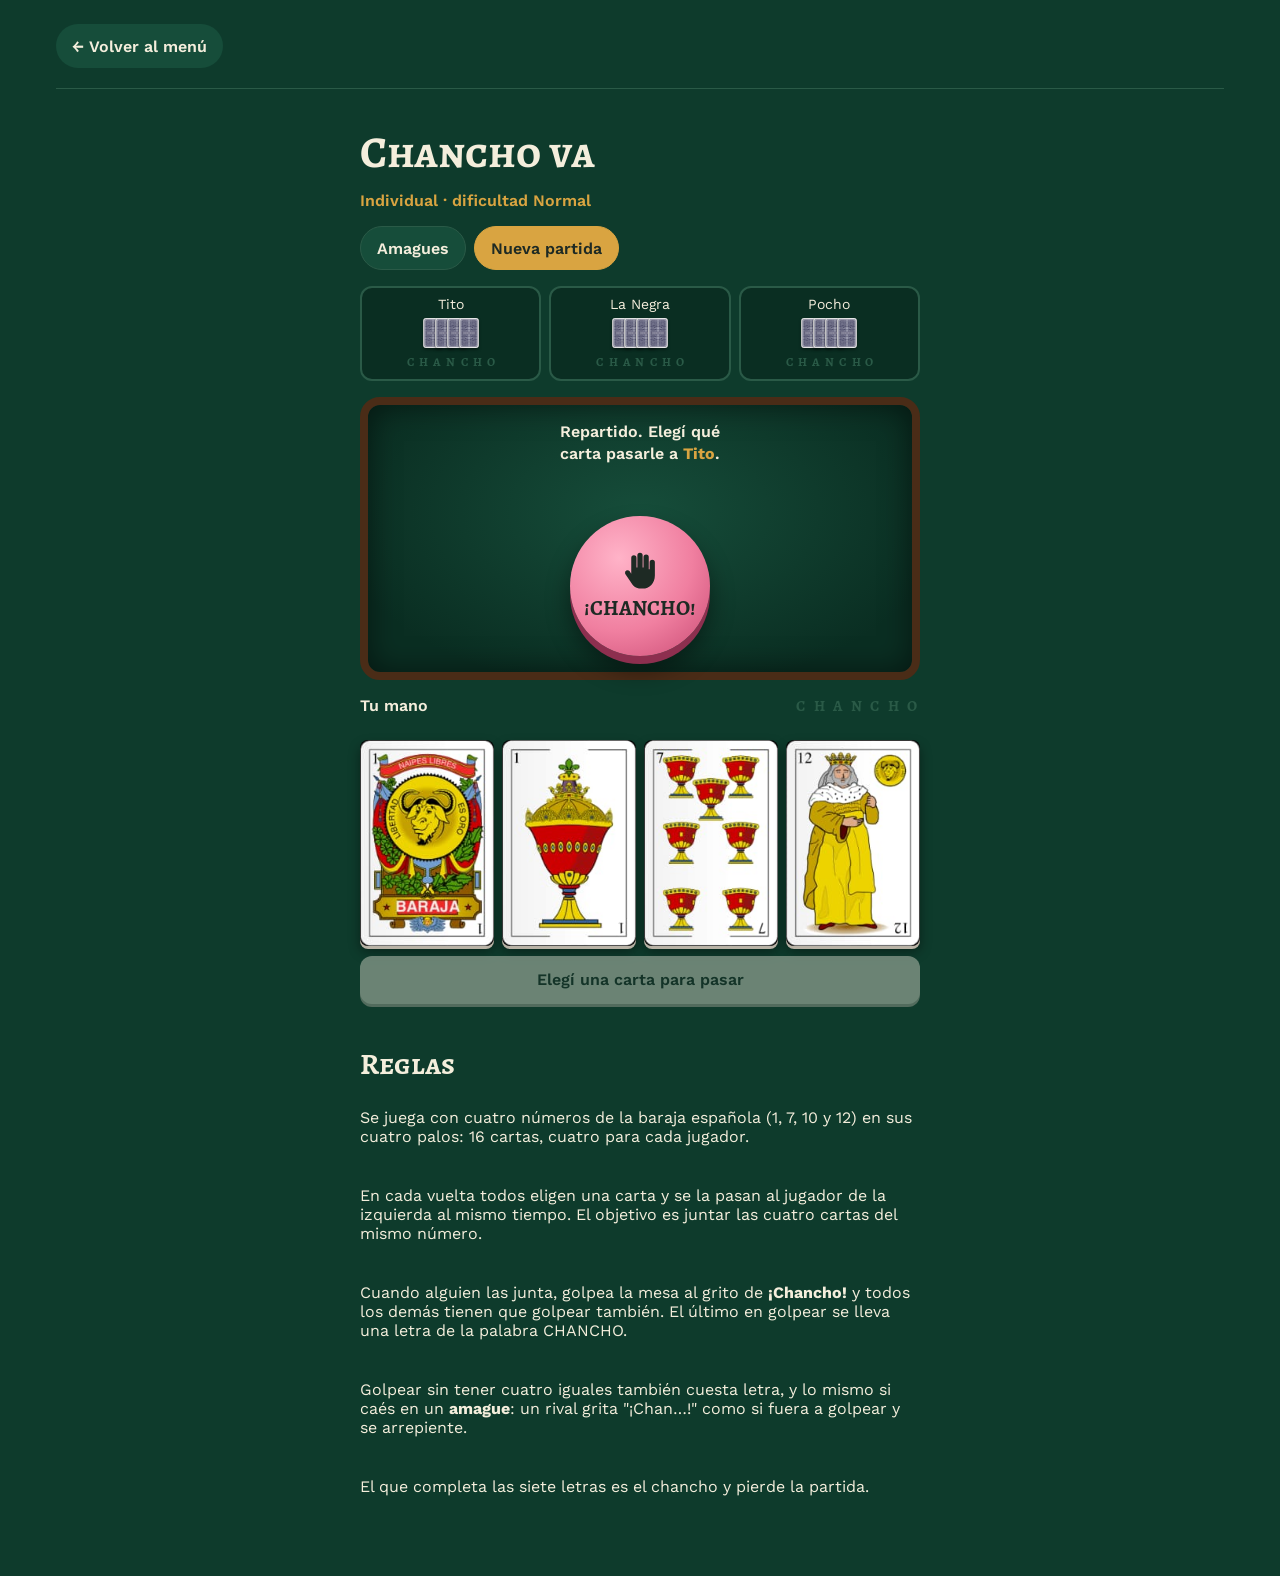
==== juegos/chanchova/index.html @ a3cb280e "Agregar juego Chancho va Vos contra 3 rivales de la compu con los 1, 7, 10 y 12 de la baraja. Incluy" ====
<!doctype html>
<html lang="es">
<head>
  <meta charset="utf-8">
  <meta name="viewport" content="width=device-width, initial-scale=1">
  <title>Mesa de Naipes</title>
  <link rel="stylesheet" href="https://fonts.googleapis.com/css2?family=Alegreya+SC:wght@500;700&family=Work+Sans:wght@400;500;600&display=swap">
  <link rel="stylesheet" href="../../css/lobby.css">
  <link rel="stylesheet" href="../../css/juego.css">
  <link rel="stylesheet" href="chanchova.css">
</head>
<body data-juego="chanchova">
  <div class="wrap">
    <header class="top">
      <a href="../../index.html" class="back">← Volver al menú</a>
    </header>
    <main class="juego-main">
      <h1 id="nombre"></h1>
      <p class="modo" id="modo"></p>
      <p class="aviso" id="aviso" hidden>El multijugador en línea todavía no está disponible: por ahora jugás contra la compu.</p>

      <div class="ctrl">
        <button id="feint" aria-pressed="true">Amagues</button>
        <button class="primary" id="reset">Nueva partida</button>
      </div>

      <section class="cv-rivals" id="rivals" aria-label="Rivales"></section>

      <section class="cv-mesa" aria-live="polite">
        <div class="cv-msg" id="msg"></div>
        <div class="cv-order" id="order"></div>
        <button class="cv-slam" id="slam" aria-label="Golpear la mesa: ¡Chancho!">
          <svg viewBox="0 0 48 48" aria-hidden="true"><path fill="currentColor" d="M14 22V9a3 3 0 0 1 6 0v11h1V6a3 3 0 0 1 6 0v14h1V8a3 3 0 0 1 6 0v14h1v-8a3 3 0 0 1 6 0v15c0 9-6 15-14 15h-2c-6 0-9-3-12-8l-6-9a3 3 0 0 1 5-3l2 3z"/></svg>
          ¡CHANCHO!
        </button>
        <button class="cv-next" id="next" hidden>Otra mano</button>
      </section>

      <section class="cv-mine">
        <div class="cv-mine-top"><span class="cv-name">Tu mano</span><span class="cv-letters" id="myLetters"></span></div>
        <div class="cv-hand" id="hand"></div>
        <button class="cv-pass" id="pass" disabled>Elegí una carta para pasar</button>
      </section>

      <section id="reglas" class="reglas">
        <h2>Reglas</h2>
        <p>Se juega con cuatro números de la baraja española (1, 7, 10 y 12) en sus cuatro palos: 16 cartas, cuatro para cada jugador.</p>
        <p>En cada vuelta todos eligen una carta y se la pasan al jugador de la izquierda al mismo tiempo. El objetivo es juntar las cuatro cartas del mismo número.</p>
        <p>Cuando alguien las junta, golpea la mesa al grito de <b>¡Chancho!</b> y todos los demás tienen que golpear también. El último en golpear se lleva una letra de la palabra CHANCHO.</p>
        <p>Golpear sin tener cuatro iguales también cuesta letra, y lo mismo si caés en un <b>amague</b>: un rival grita "¡Chan…!" como si fuera a golpear y se arrepiente.</p>
        <p>El que completa las siete letras es el chancho y pierde la partida.</p>
      </section>
    </main>
  </div>
  <script src="../../js/juegos.js"></script>
  <script src="../../js/juego-base.js"></script>
  <script src="chanchova.js"></script>
</body>
</html>
---- css/lobby.css ----
:root {
  --felt: #0E3B2C;
  --felt-dark: #0A2E22;
  --felt-light: #164D3A;
  --line: #2A5A47;
  --ivory: #F4EEDC;
  --card: #F6F0E1;
  --card-chip: #EFE6CF;
  --ink: #1E2A24;
  --ink-soft: #4A5A52;
  --muted: #B9CCC0;
  --gold: #D9A441;
  --oros: #A8761C;
  --copas: #B23A31;
  --espadas: #2F5E9E;
  --bastos: #2E6E47;
}

* { box-sizing: border-box; }
body {
  margin: 0;
  min-height: 100vh;
  background: var(--felt);
  color: var(--ivory);
  font-family: 'Work Sans', system-ui, sans-serif;
}
a { color: #F2C566; }
a:hover { color: #FFE2A0; }
button { font-family: inherit; cursor: pointer; }
h1, h2, .brand-name, .game-name { font-family: 'Alegreya SC', serif; font-weight: 700; }

.wrap { max-width: 1200px; margin: 0 auto; padding: 24px 16px 64px; display: flex; flex-direction: column; gap: 40px; }
.stack { display: flex; flex-direction: column; gap: 20px; }
.muted { color: var(--muted); font-size: 14px; }

/* Encabezado */
.top { display: flex; flex-wrap: wrap; align-items: center; justify-content: space-between; gap: 16px; padding-bottom: 20px; border-bottom: 1px solid var(--line); }
.brand { display: flex; align-items: center; gap: 12px; }
.brand > div:last-child { display: flex; flex-direction: column; }
.brand-card { width: 44px; height: 60px; border-radius: 6px; background: var(--card); border: 2px solid var(--gold); display: flex; align-items: center; justify-content: center; color: var(--oros); }
.brand-name { font-size: 28px; line-height: 1; letter-spacing: .5px; }
.brand-sub { font-size: 13px; color: var(--muted); }
.top-actions { display: flex; align-items: center; gap: 12px; }
.player { display: flex; align-items: center; gap: 10px; min-height: 44px; padding: 0 14px 0 6px; border-radius: 999px; background: var(--felt-light); color: var(--ivory); text-decoration: none; font-weight: 500; }
.avatar { width: 32px; height: 32px; border-radius: 999px; background: var(--gold); color: var(--ink); display: flex; align-items: center; justify-content: center; font-weight: 600; }
.icon-btn { width: 44px; height: 44px; border-radius: 999px; border: 1px solid var(--line); background: transparent; color: var(--ivory); display: flex; align-items: center; justify-content: center; }

h1 { margin: 0; font-size: 44px; line-height: 1.05; }
h2 { margin: 0; font-size: 30px; }

/* Selector de modo */
.seg { display: flex; flex-wrap: wrap; gap: 6px; padding: 6px; background: var(--felt-dark); border-radius: 14px; align-self: flex-start; }
.seg button { min-height: 44px; padding: 0 22px; border-radius: 10px; border: none; font-size: 16px; font-weight: 600; background: transparent; color: var(--ivory); }
.seg button[aria-pressed="true"] { background: var(--gold); color: var(--ink); }

/* Panel individual */
.panel { display: flex; flex-wrap: wrap; align-items: center; gap: 16px 24px; padding: 20px; background: var(--felt-light); border-radius: 16px; }
.panel[hidden], .multi[hidden] { display: none; }
.panel-text { display: flex; flex-direction: column; gap: 4px; flex: 1 1 240px; }
.panel-title { font-size: 18px; font-weight: 600; }
.pills { display: flex; flex-wrap: wrap; gap: 8px; }
.pills button { min-height: 44px; padding: 0 18px; border-radius: 999px; font-size: 15px; font-weight: 500; background: transparent; color: var(--ivory); border: 1px solid #4F7D69; }
.pills button[aria-pressed="true"] { background: var(--ivory); color: var(--ink); border-color: var(--ivory); }

/* Panel multijugador */
.multi { display: grid; grid-template-columns: repeat(auto-fit, minmax(240px, 1fr)); gap: 16px; }
.multi-card { display: flex; flex-direction: column; gap: 6px; padding: 20px; background: var(--felt-light); color: var(--ivory); border-radius: 16px; border: 1px solid var(--line); text-decoration: none; margin: 0; }
.multi-card:hover { color: var(--ivory); }
.multi-card.gold { background: var(--gold); color: var(--ink); border-color: var(--gold); }
.join-row { display: flex; gap: 8px; margin-top: 2px; }
.join-row input { flex: 1 1 auto; min-width: 0; height: 44px; padding: 0 12px; border-radius: 10px; border: 1px solid var(--line); background: var(--felt-dark); color: var(--ivory); font-size: 16px; letter-spacing: 2px; text-transform: uppercase; font-family: inherit; }
.join-row button { height: 44px; padding: 0 18px; border-radius: 10px; border: none; background: var(--ivory); color: var(--ink); font-weight: 600; font-size: 15px; }

/* Grilla de juegos */
.games-head { display: flex; flex-wrap: wrap; align-items: baseline; justify-content: space-between; gap: 8px; }
.games { display: grid; grid-template-columns: repeat(auto-fill, minmax(250px, 1fr)); gap: 20px; }
.game { display: flex; flex-direction: column; gap: 18px; padding: 20px; border-radius: 16px; background: var(--card); min-height: 300px; outline: 3px solid transparent; outline-offset: 3px; transition: transform 160ms ease; }
.game.selected { outline-color: var(--gold); transform: translateY(-4px); }
.game-select { all: unset; cursor: pointer; display: flex; flex-direction: column; gap: 12px; }
.game-select:focus-visible { outline: 2px solid var(--espadas); outline-offset: 4px; border-radius: 8px; }
.game-top { display: flex; align-items: center; justify-content: space-between; }
.suit { display: flex; align-items: center; justify-content: center; width: 52px; height: 52px; border-radius: 12px; background: var(--card-chip); }
.suit.oros { color: var(--oros); } .suit.copas { color: var(--copas); }
.suit.espadas { color: var(--espadas); } .suit.bastos { color: var(--bastos); }
.players { font-size: 13px; font-weight: 600; color: var(--ink-soft); background: #E8DFC8; padding: 4px 10px; border-radius: 999px; }
.game-name { font-size: 26px; color: var(--ink); line-height: 1; }
.game-desc { font-size: 14px; line-height: 1.45; color: var(--ink-soft); }
.game-actions { display: flex; gap: 8px; margin-top: auto; }
.btn-play { flex: 1 1 auto; display: flex; align-items: center; justify-content: center; min-height: 44px; border-radius: 10px; background: var(--felt); color: var(--ivory); font-weight: 600; text-decoration: none; }
.btn-play:hover { color: #fff; background: var(--felt-light); }
.btn-rules { display: flex; align-items: center; justify-content: center; min-height: 44px; padding: 0 14px; border-radius: 10px; border: 1px solid #C9BD9E; color: var(--ink); font-weight: 500; text-decoration: none; }
.btn-rules:hover { color: var(--ink); background: var(--card-chip); }

.foot { display: flex; flex-wrap: wrap; gap: 8px 24px; padding-top: 20px; border-top: 1px solid var(--line); font-size: 14px; }

@media (max-width: 480px) {
  h1 { font-size: 34px; }
  h2 { font-size: 26px; }
}
---- css/juego.css ----
/* Estilos de la página provisoria de cada juego */
.back { display: inline-flex; align-items: center; min-height: 44px; padding: 0 16px; border-radius: 999px; background: var(--felt-light); color: var(--ivory); text-decoration: none; font-weight: 600; }
.back:hover { color: #fff; }
.juego-main { display: flex; flex-direction: column; gap: 16px; }
.modo { margin: 0; color: var(--gold); font-weight: 600; }
.mesa { min-height: 320px; border-radius: 20px; border: 2px dashed var(--line); background: var(--felt-dark); display: flex; align-items: center; justify-content: center; text-align: center; padding: 24px; color: var(--muted); }
.reglas { margin-top: 24px; display: flex; flex-direction: column; gap: 8px; }
---- juegos/chanchova/chanchova.css ----
/* Chancho va: usa los colores de css/lobby.css. Clases con prefijo cv- para no chocar con otros estilos.
   El rosa del chancho es propio de este juego. */
.juego-main { --pig: #F07FA0; --pig-deep: #C94A73; --pig-shadow: #8D2F4F; max-width: 560px; width: 100%; margin: 0 auto; }
.aviso { margin: 0; padding: 10px 14px; border-radius: 12px; background: var(--felt-light); color: var(--muted); }
.ctrl { display: flex; flex-wrap: wrap; gap: 8px; align-items: center; }
.ctrl button { font: inherit; font-weight: 600; min-height: 44px; border-radius: 999px; border: 1px solid var(--line); background: transparent; color: var(--muted); padding: 0 16px; }
.ctrl button[aria-pressed="true"] { background: var(--felt-light); color: var(--ivory); }
.ctrl button.primary { background: var(--gold); border-color: var(--gold); color: var(--ink); }
.juego-main :focus-visible { outline: 3px solid var(--gold); outline-offset: 2px; }

/* Letras C-H-A-N-C-H-O */
.cv-letters { display: flex; gap: 2px; }
.cv-letters b { font-family: 'Alegreya SC', serif; font-size: 15px; width: 1.1em; text-align: center; color: var(--line); }
.cv-letters b.on { color: var(--pig); }

/* Rivales */
.cv-rivals { display: grid; grid-template-columns: repeat(3, minmax(0, 1fr)); gap: 8px; }
.cv-rival { min-width: 0; position: relative; border: 2px solid var(--line); border-radius: 12px; padding: 8px 6px 9px; background: var(--felt-dark); display: flex; flex-direction: column; align-items: center; gap: 6px; transition: border-color .2s, background .2s; }
.cv-rival .cv-name { font-size: 14px; }
.cv-rival .cv-letters b { font-size: 12px; width: .95em; }
.cv-backs { display: flex; min-height: 30px; align-items: center; }
.cv-backs .cv-card { width: 20px; height: 30px; margin-left: -8px; border-radius: 3px; }
.cv-backs .cv-card:first-child { margin-left: 0; }
.cv-four { font-family: 'Alegreya SC', serif; font-size: 15px; color: var(--pig); }
.cv-rival.slammed, .cv-rival.shout { border-color: var(--pig); background: rgba(240,127,160,.12); }
.cv-rival.shout { animation: cv-shake .32s ease-in-out 2; }
.cv-rival.loser { border-color: var(--gold); background: rgba(217,164,65,.14); }
.cv-badge { position: absolute; top: -10px; right: -4px; font-size: 11px; font-weight: 600; background: var(--pig); color: var(--ink); border-radius: 999px; padding: 2px 7px; }

/* Mesa central con el botón para golpear */
.cv-mesa { min-height: 250px; display: flex; flex-direction: column; align-items: center; justify-content: center; gap: 12px; text-align: center; border-radius: 20px; background: radial-gradient(ellipse at 50% 40%, var(--felt-light) 0%, var(--felt-dark) 80%); border: 8px solid #4A2C17; box-shadow: inset 0 0 30px rgba(0,0,0,.5); padding: 16px; }
.cv-msg { font-weight: 600; min-height: 2.8em; max-width: 30ch; text-wrap: balance; line-height: 1.35; }
.cv-msg strong { color: var(--gold); }
.cv-order { display: flex; gap: 6px; min-height: 26px; flex-wrap: wrap; justify-content: center; }
.cv-order span { font-size: 12px; font-weight: 600; background: var(--card); color: var(--ink); border-radius: 999px; padding: 4px 9px; animation: cv-pop .25s ease-out; }
.cv-order em { font-style: normal; color: var(--pig-deep); margin-right: 3px; }
.cv-slam { width: 140px; height: 140px; border-radius: 50%; border: 0; color: var(--ink); font-family: 'Alegreya SC', serif; font-weight: 700; font-size: 21px; display: flex; flex-direction: column; align-items: center; justify-content: center; gap: 2px;
  background: radial-gradient(circle at 35% 30%, #FFB3C8, var(--pig) 55%, var(--pig-deep)); box-shadow: 0 8px 0 var(--pig-shadow), 0 14px 24px rgba(0,0,0,.45);
  touch-action: manipulation; -webkit-tap-highlight-color: transparent; transition: transform .06s; }
.cv-slam svg { width: 42px; height: 42px; }
.cv-slam:active { transform: translateY(6px); box-shadow: 0 2px 0 var(--pig-shadow), 0 6px 12px rgba(0,0,0,.45); }
.cv-slam.hot { animation: cv-pulse .7s ease-in-out infinite; }
.cv-slam[disabled] { filter: grayscale(.7) brightness(.7); cursor: default; }
.cv-next { font: inherit; font-weight: 600; min-height: 44px; border: 0; border-radius: 999px; padding: 0 24px; background: var(--gold); color: var(--ink); }

/* Tu mano. img/baraja.jpg: 12 columnas (1 a 12) x 5 filas (oros, copas, espadas, bastos, dorso) */
.cv-card { background-color: var(--card); background-image: url(../../img/baraja.jpg); background-size: 1200% 500%; background-repeat: no-repeat; box-shadow: 0 2px 3px rgba(0,0,0,.35); }
.cv-mine { display: flex; flex-direction: column; gap: 10px; }
.cv-mine-top { display: flex; justify-content: space-between; align-items: center; font-weight: 600; }
.cv-hand { display: grid; grid-template-columns: repeat(4, 1fr); gap: 8px; padding-top: 14px; }
.cv-hand .cv-card { aspect-ratio: 170 / 261; width: 100%; max-width: 100%; border: 0; padding: 0; border-radius: 8px; box-shadow: 0 3px 0 #B9B3A6, 0 6px 12px rgba(0,0,0,.4); transition: transform .15s ease, box-shadow .15s; -webkit-tap-highlight-color: transparent; }
.cv-hand .cv-card.sel { transform: translateY(-14px); box-shadow: 0 0 0 3px var(--gold), 0 12px 18px rgba(0,0,0,.45); }
.cv-hand .cv-card.llega { animation: cv-llega .45s ease-out; }
.cv-hand .cv-card.four { box-shadow: 0 0 0 3px var(--pig), 0 6px 12px rgba(0,0,0,.4); }
.cv-hand .cv-card[disabled] { cursor: default; }
.cv-pass { font: inherit; font-weight: 600; min-height: 48px; border: 0; border-radius: 12px; background: var(--card); color: var(--ink); box-shadow: 0 3px 0 #B9B3A6; }
.cv-pass[disabled] { opacity: .4; cursor: default; }

@keyframes cv-pop { from { transform: scale(.6); opacity: .3; } to { transform: none; opacity: 1; } }
@keyframes cv-llega { from { transform: translateX(-40px) rotate(-8deg); opacity: 0; } to { transform: none; opacity: 1; } }
@keyframes cv-pulse { 0%, 100% { transform: scale(1); } 50% { transform: scale(1.06); } }
@keyframes cv-shake { 0%, 100% { transform: none; } 25% { transform: translateX(-4px) rotate(-1.5deg); } 75% { transform: translateX(4px) rotate(1.5deg); } }
@media (prefers-reduced-motion: reduce) { .juego-main * { animation: none !important; transition: none !important; } }
@media (max-width: 360px) { .cv-slam { width: 120px; height: 120px; font-size: 18px; } }
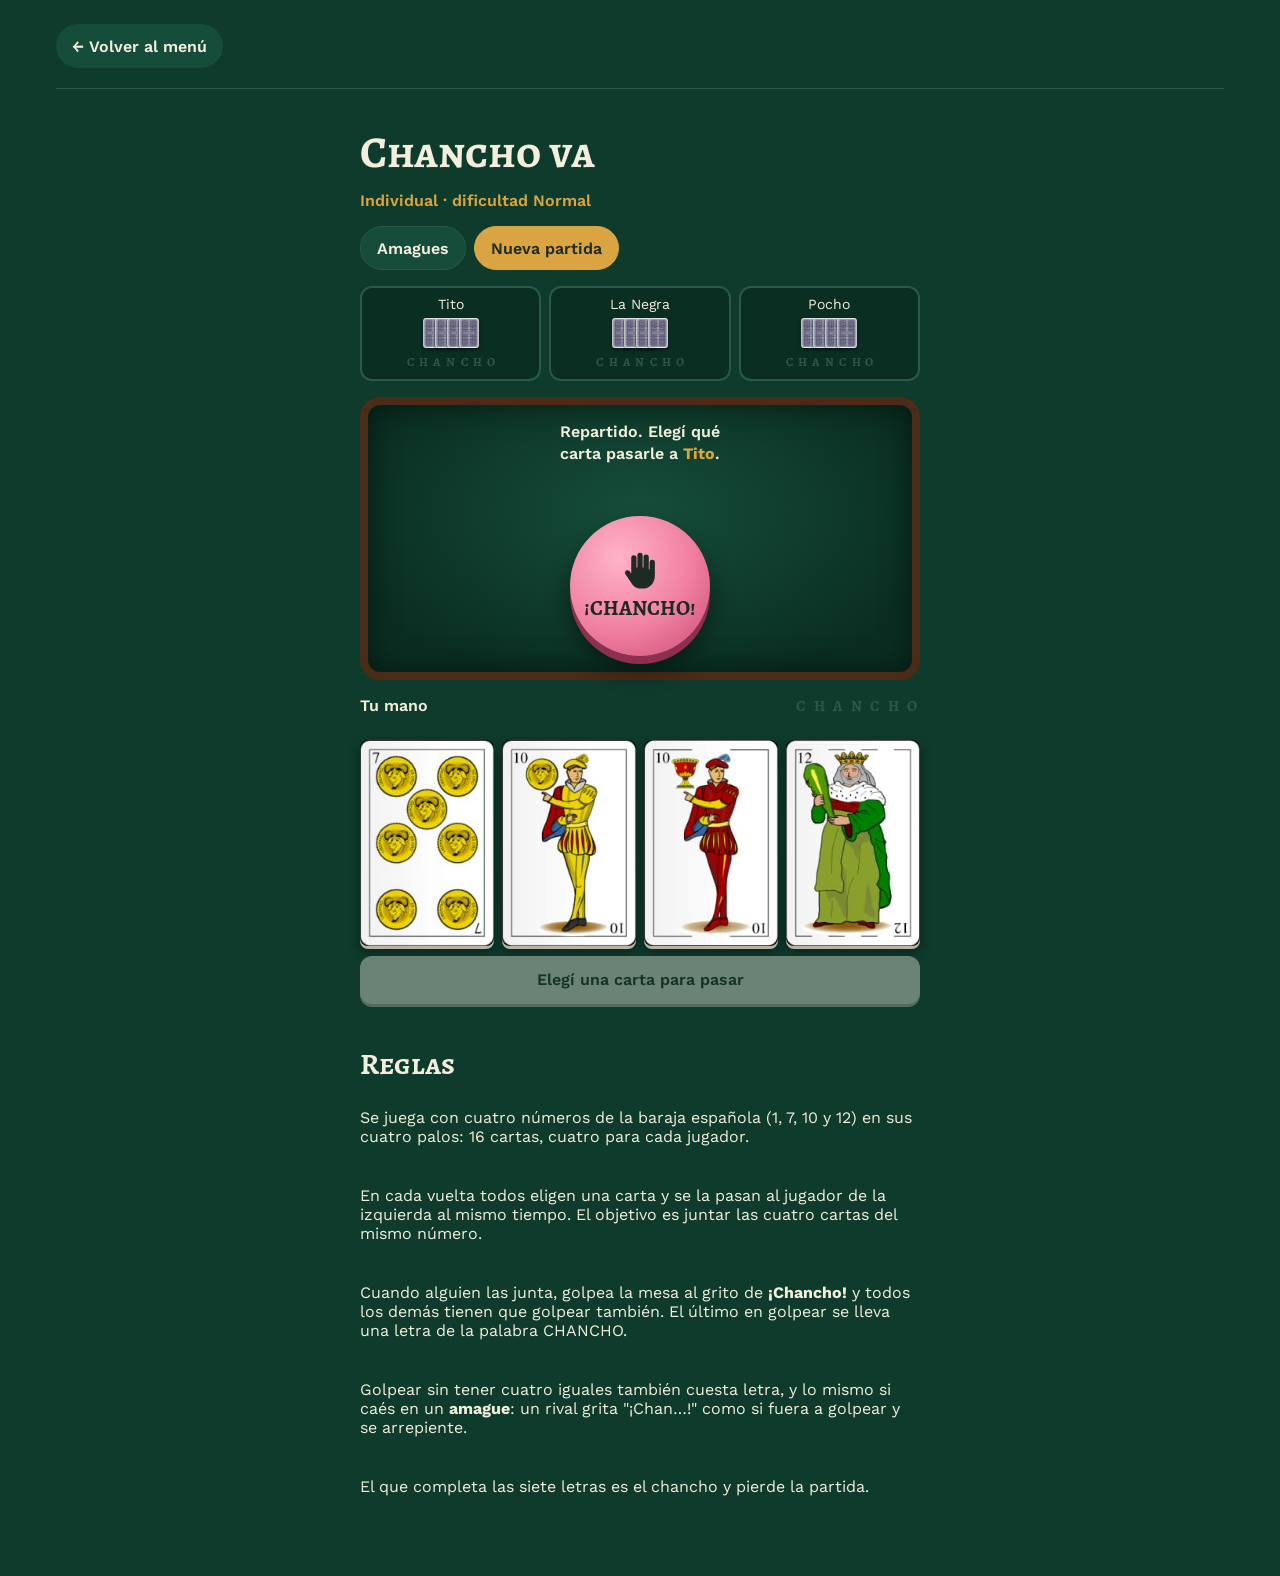
==== commit 547c7fa6: "Versión en los archivos compartidos para que el navegador no use copias viejas El menú nuevo con el " ====
--- a/juegos/chanchova/index.html
+++ b/juegos/chanchova/index.html
@@ -5,8 +5,8 @@
   <meta name="viewport" content="width=device-width, initial-scale=1">
   <title>Mesa de Naipes</title>
   <link rel="stylesheet" href="https://fonts.googleapis.com/css2?family=Alegreya+SC:wght@500;700&family=Work+Sans:wght@400;500;600&display=swap">
-  <link rel="stylesheet" href="../../css/lobby.css">
-  <link rel="stylesheet" href="../../css/juego.css">
+  <link rel="stylesheet" href="../../css/lobby.css?v=20261030b">
+  <link rel="stylesheet" href="../../css/juego.css?v=20261030b">
   <link rel="stylesheet" href="chanchova.css">
 </head>
 <body data-juego="chanchova">
@@ -52,8 +52,8 @@
       </section>
     </main>
   </div>
-  <script src="../../js/juegos.js"></script>
-  <script src="../../js/juego-base.js"></script>
+  <script src="../../js/juegos.js?v=20261030b"></script>
+  <script src="../../js/juego-base.js?v=20261030b"></script>
   <script src="chanchova.js"></script>
 </body>
 </html>
--- a/css/lobby.css
+++ b/css/lobby.css
@@ -48,44 +48,23 @@
 h1 { margin: 0; font-size: 44px; line-height: 1.05; }
 h2 { margin: 0; font-size: 30px; }
 
-/* Selector de modo */
-.seg { display: flex; flex-wrap: wrap; gap: 6px; padding: 6px; background: var(--felt-dark); border-radius: 14px; align-self: flex-start; }
-.seg button { min-height: 44px; padding: 0 22px; border-radius: 10px; border: none; font-size: 16px; font-weight: 600; background: transparent; color: var(--ivory); }
-.seg button[aria-pressed="true"] { background: var(--gold); color: var(--ink); }
-
-/* Panel individual */
-.panel { display: flex; flex-wrap: wrap; align-items: center; gap: 16px 24px; padding: 20px; background: var(--felt-light); border-radius: 16px; }
-.panel[hidden], .multi[hidden] { display: none; }
-.panel-text { display: flex; flex-direction: column; gap: 4px; flex: 1 1 240px; }
-.panel-title { font-size: 18px; font-weight: 600; }
-.pills { display: flex; flex-wrap: wrap; gap: 8px; }
-.pills button { min-height: 44px; padding: 0 18px; border-radius: 999px; font-size: 15px; font-weight: 500; background: transparent; color: var(--ivory); border: 1px solid #4F7D69; }
-.pills button[aria-pressed="true"] { background: var(--ivory); color: var(--ink); border-color: var(--ivory); }
-
-/* Panel multijugador */
-.multi { display: grid; grid-template-columns: repeat(auto-fit, minmax(240px, 1fr)); gap: 16px; }
-.multi-card { display: flex; flex-direction: column; gap: 6px; padding: 20px; background: var(--felt-light); color: var(--ivory); border-radius: 16px; border: 1px solid var(--line); text-decoration: none; margin: 0; }
-.multi-card:hover { color: var(--ivory); }
-.multi-card.gold { background: var(--gold); color: var(--ink); border-color: var(--gold); }
-.join-row { display: flex; gap: 8px; margin-top: 2px; }
-.join-row input { flex: 1 1 auto; min-width: 0; height: 44px; padding: 0 12px; border-radius: 10px; border: 1px solid var(--line); background: var(--felt-dark); color: var(--ivory); font-size: 16px; letter-spacing: 2px; text-transform: uppercase; font-family: inherit; }
-.join-row button { height: 44px; padding: 0 18px; border-radius: 10px; border: none; background: var(--ivory); color: var(--ink); font-weight: 600; font-size: 15px; }
-
 /* Grilla de juegos */
 .games-head { display: flex; flex-wrap: wrap; align-items: baseline; justify-content: space-between; gap: 8px; }
 .games { display: grid; grid-template-columns: repeat(auto-fill, minmax(250px, 1fr)); gap: 20px; }
-.game { display: flex; flex-direction: column; gap: 18px; padding: 20px; border-radius: 16px; background: var(--card); min-height: 300px; outline: 3px solid transparent; outline-offset: 3px; transition: transform 160ms ease; }
-.game.selected { outline-color: var(--gold); transform: translateY(-4px); }
-.game-select { all: unset; cursor: pointer; display: flex; flex-direction: column; gap: 12px; }
-.game-select:focus-visible { outline: 2px solid var(--espadas); outline-offset: 4px; border-radius: 8px; }
+.game { display: flex; flex-direction: column; gap: 12px; padding: 20px; border-radius: 16px; background: var(--card); }
 .game-top { display: flex; align-items: center; justify-content: space-between; }
 .suit { display: flex; align-items: center; justify-content: center; width: 52px; height: 52px; border-radius: 12px; background: var(--card-chip); }
 .suit.oros { color: var(--oros); } .suit.copas { color: var(--copas); }
 .suit.espadas { color: var(--espadas); } .suit.bastos { color: var(--bastos); }
 .players { font-size: 13px; font-weight: 600; color: var(--ink-soft); background: #E8DFC8; padding: 4px 10px; border-radius: 999px; }
-.game-name { font-size: 26px; color: var(--ink); line-height: 1; }
-.game-desc { font-size: 14px; line-height: 1.45; color: var(--ink-soft); }
-.game-actions { display: flex; gap: 8px; margin-top: auto; }
+.game-name { margin: 0; font-size: 26px; color: var(--ink); line-height: 1; }
+.game-desc { margin: 0 0 6px; font-size: 14px; line-height: 1.45; color: var(--ink-soft); }
+.game-actions { display: grid; grid-template-columns: repeat(2, minmax(0, 1fr)); gap: 8px; margin-top: auto; }
+.btn-play, .btn-rules, .btn-mesa { text-align: center; }
+.btn-mesa { display: flex; flex-direction: column; align-items: center; justify-content: center; min-height: 44px; padding: 4px 10px; border-radius: 10px; background: var(--gold); color: var(--ink); font-weight: 600; text-decoration: none; }
+.btn-mesa:hover { color: var(--ink); background: #E6B556; }
+.btn-mesa.off { background: #E8DFC8; color: #6B6656; font-weight: 500; cursor: default; }
+.btn-mesa.off small { font-size: 11px; font-weight: 600; text-transform: uppercase; letter-spacing: .5px; }
 .btn-play { flex: 1 1 auto; display: flex; align-items: center; justify-content: center; min-height: 44px; border-radius: 10px; background: var(--felt); color: var(--ivory); font-weight: 600; text-decoration: none; }
 .btn-play:hover { color: #fff; background: var(--felt-light); }
 .btn-rules { display: flex; align-items: center; justify-content: center; min-height: 44px; padding: 0 14px; border-radius: 10px; border: 1px solid #C9BD9E; color: var(--ink); font-weight: 500; text-decoration: none; }
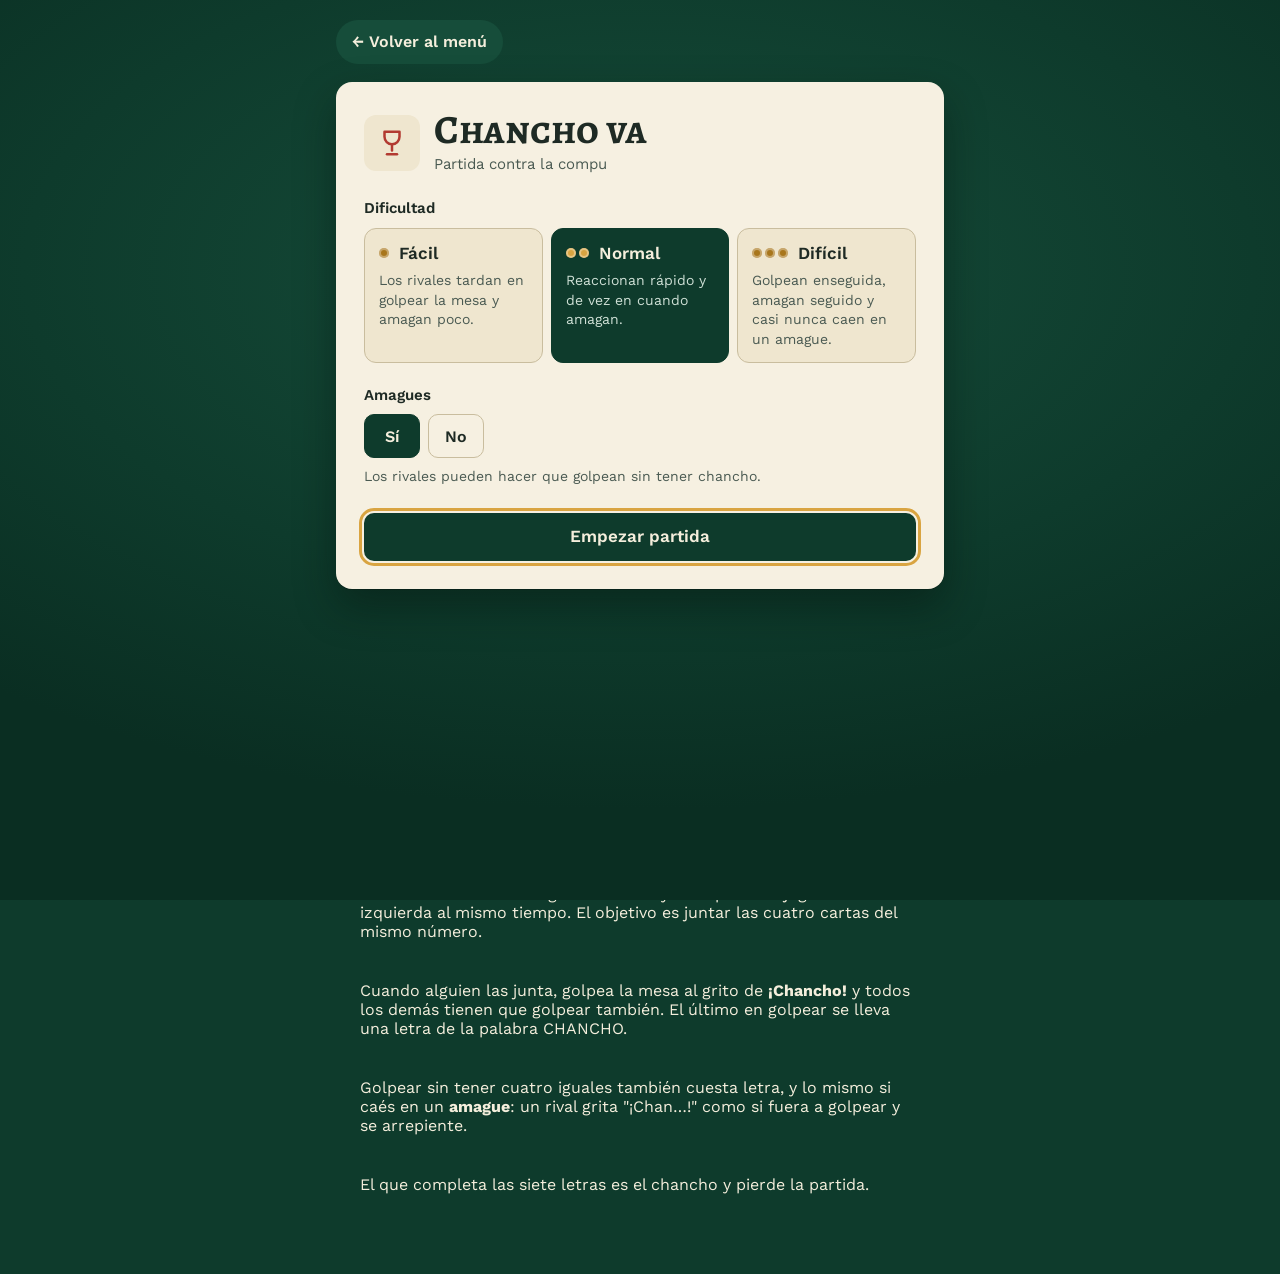
==== commit 87d05424: "Pantalla previa común para Jugar solo js/previa.js y css/previa.css: antes de repartir, todos los ju" ====
--- a/juegos/chanchova/index.html
+++ b/juegos/chanchova/index.html
@@ -7,7 +7,8 @@
   <link rel="stylesheet" href="https://fonts.googleapis.com/css2?family=Alegreya+SC:wght@500;700&family=Work+Sans:wght@400;500;600&display=swap">
   <link rel="stylesheet" href="../../css/lobby.css?v=20261030b">
   <link rel="stylesheet" href="../../css/juego.css?v=20261030b">
-  <link rel="stylesheet" href="chanchova.css">
+  <link rel="stylesheet" href="chanchova.css?v=20261030d">
+  <link rel="stylesheet" href="../../css/previa.css?v=20261030d">
 </head>
 <body data-juego="chanchova">
   <div class="wrap">
@@ -22,6 +23,7 @@
       <div class="ctrl">
         <button id="feint" aria-pressed="true">Amagues</button>
         <button class="primary" id="reset">Nueva partida</button>
+        <button id="optsBtn" type="button" hidden>Cambiar opciones</button>
       </div>
 
       <section class="cv-rivals" id="rivals" aria-label="Rivales"></section>
@@ -54,6 +56,7 @@
   </div>
   <script src="../../js/juegos.js?v=20261030b"></script>
   <script src="../../js/juego-base.js?v=20261030b"></script>
-  <script src="chanchova.js"></script>
+  <script src="../../js/previa.js?v=20261030d"></script>
+  <script src="chanchova.js?v=20261030d"></script>
 </body>
 </html>
--- a/css/previa.css
+++ b/css/previa.css
@@ -0,0 +1,92 @@
+/* Pantalla previa de "Jugar solo" (js/previa.js). Usa los colores y letras del menú en todos los juegos,
+   con sus propias variables para que no la cambie el diseño de cada juego.
+   Layout: el paño verde del menú ocupa toda la pantalla; al centro, una carta marfil con el juego,
+   la dificultad en tres fichas (los puntos de oro dicen el nivel) y las opciones propias, todo alineado a la izquierda. */
+@import url('https://fonts.googleapis.com/css2?family=Alegreya+SC:wght@500;700&family=Work+Sans:wght@400;500;600&display=swap');
+
+.previa {
+  --pv-felt: #0E3B2C; --pv-felt-dark: #0A2E22; --pv-felt-light: #164D3A; --pv-line: #2A5A47;
+  --pv-ivory: #F4EEDC; --pv-card: #F6F0E1; --pv-chip: #EFE6CF; --pv-chip-line: #C9BD9E;
+  --pv-ink: #1E2A24; --pv-ink-soft: #4A5A52; --pv-gold: #D9A441;
+  --pv-oros: #A8761C; --pv-copas: #B23A31; --pv-espadas: #2F5E9E; --pv-bastos: #2E6E47;
+  --pv-display: 'Alegreya SC', Georgia, 'Times New Roman', serif;
+  --pv-body: 'Work Sans', system-ui, -apple-system, 'Segoe UI', sans-serif;
+  position: fixed; inset: 0; z-index: 1000; overflow-y: auto; overscroll-behavior: contain;
+  background: var(--pv-felt);
+  background-image: radial-gradient(ellipse 80% 60% at 50% 30%, var(--pv-felt-light), var(--pv-felt) 60%, var(--pv-felt-dark));
+  color: var(--pv-ivory); font-family: var(--pv-body); font-size: 16px; line-height: 1.45;
+  color-scheme: dark;
+}
+/* "hidden" tiene que ocultar siempre, también los botones de cada juego que la previa oculta o muestra */
+[hidden] { display: none !important; }
+html.previa-abierta, html.previa-abierta body { overflow: hidden; }
+.previa *, .previa *::before, .previa *::after { box-sizing: border-box; }
+
+.pv-marco {
+  max-width: 640px; margin: 0 auto; min-height: 100%;
+  padding-top: max(20px, env(safe-area-inset-top, 0px));
+  padding-bottom: max(32px, env(safe-area-inset-bottom, 0px));
+  padding-left: max(16px, env(safe-area-inset-left, 0px));
+  padding-right: max(16px, env(safe-area-inset-right, 0px));
+  display: flex; flex-direction: column; gap: 18px;
+}
+.pv-volver {
+  align-self: flex-start; display: inline-flex; align-items: center; min-height: 44px; padding: 0 16px;
+  border-radius: 999px; background: var(--pv-felt-light); color: var(--pv-ivory); text-decoration: none; font-weight: 600;
+}
+.pv-volver:hover { color: #fff; background: var(--pv-line); }
+
+.pv-carta {
+  background: var(--pv-card); color: var(--pv-ink); border-radius: 16px;
+  padding: clamp(18px, 4vw, 28px); display: flex; flex-direction: column; gap: 22px;
+  box-shadow: 0 1px 0 rgba(0,0,0,.2), 0 18px 40px rgba(4, 20, 14, .45);
+}
+.pv-cab { display: flex; align-items: center; gap: 14px; }
+.pv-palo { flex: none; display: flex; align-items: center; justify-content: center; width: 56px; height: 56px; border-radius: 12px; background: var(--pv-chip); }
+.pv-oros { color: var(--pv-oros); } .pv-copas { color: var(--pv-copas); } .pv-espadas { color: var(--pv-espadas); } .pv-bastos { color: var(--pv-bastos); }
+.pv-cab h2 { margin: 0; font-family: var(--pv-display); font-weight: 700; font-size: clamp(30px, 7vw, 40px); line-height: 1; color: var(--pv-ink); text-wrap: balance; }
+.pv-sub { margin: 4px 0 0; color: var(--pv-ink-soft); font-size: 15px; }
+
+.pv-grupo { border: 0; margin: 0; padding: 0; min-width: 0; display: flex; flex-direction: column; gap: 8px; }
+.pv-grupo[hidden] { display: none; }
+.pv-grupo legend { padding: 0; margin-bottom: 8px; font-weight: 600; font-size: 15px; color: var(--pv-ink); }
+.pv-nota { margin: 0; font-size: 14px; color: var(--pv-ink-soft); max-width: 60ch; }
+.pv-nota:empty { display: none; }
+
+/* dificultad: tres fichas; los puntos de oro marcan el nivel */
+.pv-difs { display: grid; grid-template-columns: repeat(3, minmax(0, 1fr)); gap: 8px; }
+@media (max-width: 520px) { .pv-difs { grid-template-columns: minmax(0, 1fr); } }
+.pv-dif {
+  display: flex; flex-direction: column; align-items: flex-start; gap: 6px; text-align: left;
+  min-height: 44px; padding: 12px 14px; border-radius: 12px; cursor: pointer;
+  font: inherit; color: var(--pv-ink); background: var(--pv-chip); border: 1.5px solid var(--pv-chip-line);
+  transition: background .15s, border-color .15s, color .15s;
+}
+.pv-dif:hover { border-color: var(--pv-ink-soft); }
+.pv-dif-cab { display: flex; align-items: center; gap: 10px; font-weight: 600; font-size: 17px; }
+.pv-dif-txt { font-size: 14px; line-height: 1.4; color: var(--pv-ink-soft); }
+.pv-pips { display: inline-flex; gap: 3px; }
+.pv-pips i { width: 10px; height: 10px; border-radius: 50%; background: var(--pv-oros); box-shadow: inset 0 0 0 2px rgba(255,255,255,.35); }
+.pv-dif[aria-checked="true"] { background: var(--pv-felt); border-color: var(--pv-felt); color: var(--pv-ivory); }
+.pv-dif[aria-checked="true"] .pv-dif-txt { color: #CFE0D6; }
+.pv-dif[aria-checked="true"] .pv-pips i { background: var(--pv-gold); }
+
+/* opciones del juego */
+.pv-seg { display: flex; flex-wrap: wrap; gap: 8px; }
+.pv-seg button {
+  min-width: 56px; min-height: 44px; padding: 0 16px; border-radius: 10px; cursor: pointer;
+  font: inherit; font-weight: 600; color: var(--pv-ink); background: transparent; border: 1.5px solid var(--pv-chip-line);
+  transition: background .15s, border-color .15s, color .15s;
+}
+.pv-seg button:hover { background: var(--pv-chip); }
+.pv-seg button[aria-checked="true"] { background: var(--pv-felt); border-color: var(--pv-felt); color: var(--pv-ivory); }
+
+.pv-acciones { display: flex; flex-wrap: wrap; gap: 10px; padding-top: 4px; }
+.pv-empezar, .pv-seguir { min-height: 48px; padding: 0 24px; border-radius: 10px; cursor: pointer; font: inherit; font-weight: 600; font-size: 17px; }
+.pv-empezar { flex: 1 1 220px; background: var(--pv-felt); color: var(--pv-ivory); border: 0; }
+.pv-empezar:hover { background: var(--pv-felt-light); }
+.pv-seguir { background: transparent; color: var(--pv-ink); border: 1.5px solid var(--pv-chip-line); }
+.pv-seguir:hover { background: var(--pv-chip); }
+
+.previa :focus-visible { outline: 3px solid var(--pv-gold); outline-offset: 2px; }
+@media (prefers-reduced-motion: reduce) { .pv-dif, .pv-seg button { transition: none; } }
